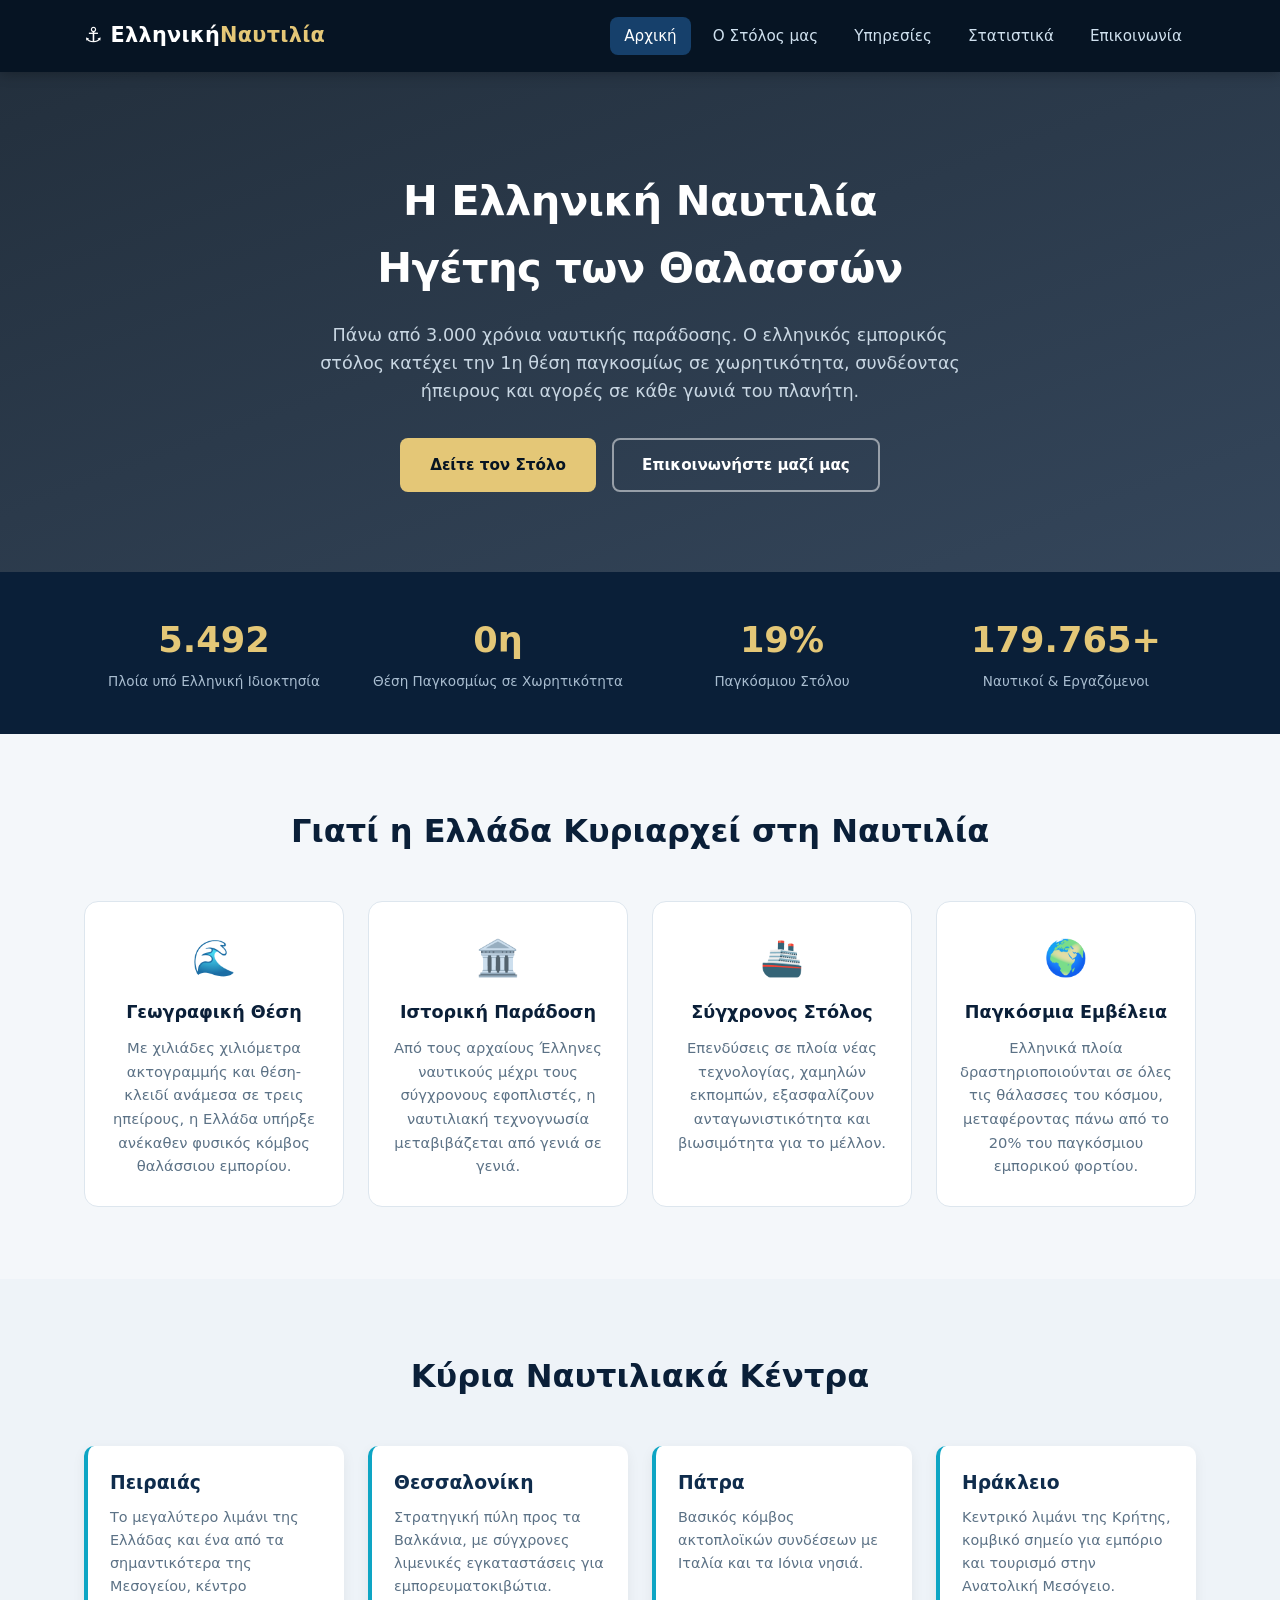
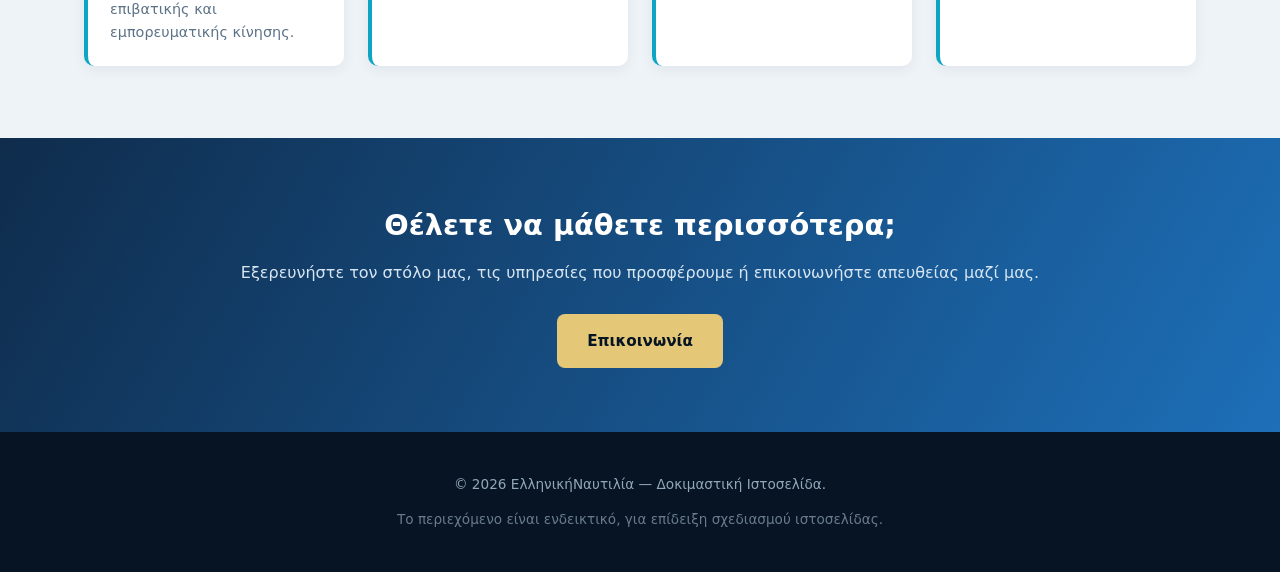
==== index.html @ 2dde1d90 "Add Greek shipping industry test site Static multi-page site (home, fleet, services, statistics, con" ====
<!DOCTYPE html>
<html lang="el">
<head>
<meta charset="UTF-8">
<meta name="viewport" content="width=device-width, initial-scale=1.0">
<title>Ελληνική Ναυτιλία | Πρότυπη Ιστοσελίδα</title>
<link rel="stylesheet" href="styles.css">
</head>
<body>

<header class="site-header">
  <div class="container header-inner">
    <a href="index.html" class="logo">⚓ Ελληνική<span>Ναυτιλία</span></a>
    <nav class="nav">
      <button class="nav-toggle" id="navToggle" aria-label="Μενού">☰</button>
      <ul class="nav-list" id="navList">
        <li><a href="index.html">Αρχική</a></li>
        <li><a href="stolos.html">Ο Στόλος μας</a></li>
        <li><a href="ypiresies.html">Υπηρεσίες</a></li>
        <li><a href="statistika.html">Στατιστικά</a></li>
        <li><a href="epikoinonia.html">Επικοινωνία</a></li>
      </ul>
    </nav>
  </div>
</header>

<section class="hero">
  <div class="container hero-inner">
    <h1>Η Ελληνική Ναυτιλία<br>Ηγέτης των Θαλασσών</h1>
    <p>Πάνω από 3.000 χρόνια ναυτικής παράδοσης. Ο ελληνικός εμπορικός στόλος κατέχει την 1η θέση παγκοσμίως σε χωρητικότητα, συνδέοντας ήπειρους και αγορές σε κάθε γωνιά του πλανήτη.</p>
    <div class="hero-actions">
      <a href="stolos.html" class="btn btn-primary">Δείτε τον Στόλο</a>
      <a href="epikoinonia.html" class="btn btn-outline">Επικοινωνήστε μαζί μας</a>
    </div>
  </div>
</section>

<section class="stats-strip">
  <div class="container stats-grid">
    <div class="stat-card">
      <span class="stat-number" data-target="5500">0</span>
      <span class="stat-label">Πλοία υπό Ελληνική Ιδιοκτησία</span>
    </div>
    <div class="stat-card">
      <span class="stat-number" data-target="1" data-suffix="η">0</span>
      <span class="stat-label">Θέση Παγκοσμίως σε Χωρητικότητα</span>
    </div>
    <div class="stat-card">
      <span class="stat-number" data-target="20" data-suffix="%">0</span>
      <span class="stat-label">Παγκόσμιου Στόλου</span>
    </div>
    <div class="stat-card">
      <span class="stat-number" data-target="180000" data-suffix="+">0</span>
      <span class="stat-label">Ναυτικοί &amp; Εργαζόμενοι</span>
    </div>
  </div>
</section>

<section class="section">
  <div class="container">
    <h2 class="section-title">Γιατί η Ελλάδα Κυριαρχεί στη Ναυτιλία</h2>
    <div class="cards-grid">
      <article class="card">
        <div class="card-icon">🌊</div>
        <h3>Γεωγραφική Θέση</h3>
        <p>Με χιλιάδες χιλιόμετρα ακτογραμμής και θέση-κλειδί ανάμεσα σε τρεις ηπείρους, η Ελλάδα υπήρξε ανέκαθεν φυσικός κόμβος θαλάσσιου εμπορίου.</p>
      </article>
      <article class="card">
        <div class="card-icon">🏛️</div>
        <h3>Ιστορική Παράδοση</h3>
        <p>Από τους αρχαίους Έλληνες ναυτικούς μέχρι τους σύγχρονους εφοπλιστές, η ναυτιλιακή τεχνογνωσία μεταβιβάζεται από γενιά σε γενιά.</p>
      </article>
      <article class="card">
        <div class="card-icon">🚢</div>
        <h3>Σύγχρονος Στόλος</h3>
        <p>Επενδύσεις σε πλοία νέας τεχνολογίας, χαμηλών εκπομπών, εξασφαλίζουν ανταγωνιστικότητα και βιωσιμότητα για το μέλλον.</p>
      </article>
      <article class="card">
        <div class="card-icon">🌍</div>
        <h3>Παγκόσμια Εμβέλεια</h3>
        <p>Ελληνικά πλοία δραστηριοποιούνται σε όλες τις θάλασσες του κόσμου, μεταφέροντας πάνω από το 20% του παγκόσμιου εμπορικού φορτίου.</p>
      </article>
    </div>
  </div>
</section>

<section class="section section-alt">
  <div class="container">
    <h2 class="section-title">Κύρια Ναυτιλιακά Κέντρα</h2>
    <div class="ports-grid">
      <div class="port-card">
        <h3>Πειραιάς</h3>
        <p>Το μεγαλύτερο λιμάνι της Ελλάδας και ένα από τα σημαντικότερα της Μεσογείου, κέντρο επιβατικής και εμπορευματικής κίνησης.</p>
      </div>
      <div class="port-card">
        <h3>Θεσσαλονίκη</h3>
        <p>Στρατηγική πύλη προς τα Βαλκάνια, με σύγχρονες λιμενικές εγκαταστάσεις για εμπορευματοκιβώτια.</p>
      </div>
      <div class="port-card">
        <h3>Πάτρα</h3>
        <p>Βασικός κόμβος ακτοπλοϊκών συνδέσεων με Ιταλία και τα Ιόνια νησιά.</p>
      </div>
      <div class="port-card">
        <h3>Ηράκλειο</h3>
        <p>Κεντρικό λιμάνι της Κρήτης, κομβικό σημείο για εμπόριο και τουρισμό στην Ανατολική Μεσόγειο.</p>
      </div>
    </div>
  </div>
</section>

<section class="cta">
  <div class="container cta-inner">
    <h2>Θέλετε να μάθετε περισσότερα;</h2>
    <p>Εξερευνήστε τον στόλο μας, τις υπηρεσίες που προσφέρουμε ή επικοινωνήστε απευθείας μαζί μας.</p>
    <a href="epikoinonia.html" class="btn btn-primary">Επικοινωνία</a>
  </div>
</section>

<footer class="site-footer">
  <div class="container footer-inner">
    <p>&copy; <span id="year"></span> ΕλληνικήΝαυτιλία — Δοκιμαστική Ιστοσελίδα.</p>
    <p class="footer-note">Το περιεχόμενο είναι ενδεικτικό, για επίδειξη σχεδιασμού ιστοσελίδας.</p>
  </div>
</footer>

<script src="script.js"></script>
</body>
</html>
---- styles.css ----
:root {
  --navy-950: #061423;
  --navy-900: #0a1f38;
  --navy-800: #0f2c4c;
  --navy-700: #16406b;
  --blue-500: #1d6fb8;
  --blue-400: #3d92d9;
  --aegean: #0ea5c4;
  --gold: #c9a24b;
  --gold-light: #e4c777;
  --white: #ffffff;
  --off-white: #f4f7fa;
  --ink: #1a2733;
  --muted: #5c7286;
  --border: #dde6ee;
  --shadow: 0 10px 30px rgba(6, 20, 35, 0.12);
  --radius: 14px;
  --font: "Segoe UI", system-ui, -apple-system, "Helvetica Neue", Arial, sans-serif;
}

* { box-sizing: border-box; }

html { scroll-behavior: smooth; }

body {
  margin: 0;
  font-family: var(--font);
  color: var(--ink);
  background: var(--off-white);
  line-height: 1.6;
}

img { max-width: 100%; display: block; }

.container {
  max-width: 1160px;
  margin: 0 auto;
  padding: 0 24px;
}

/* Header */
.site-header {
  background: var(--navy-950);
  position: sticky;
  top: 0;
  z-index: 100;
  box-shadow: 0 2px 12px rgba(0,0,0,0.25);
}

.header-inner {
  display: flex;
  align-items: center;
  justify-content: space-between;
  height: 72px;
}

.logo {
  color: var(--white);
  font-size: 1.3rem;
  font-weight: 700;
  text-decoration: none;
  letter-spacing: 0.3px;
}
.logo span { color: var(--gold-light); }

.nav-list {
  list-style: none;
  display: flex;
  gap: 8px;
  margin: 0;
  padding: 0;
}

.nav-list a {
  color: #cfe0ee;
  text-decoration: none;
  padding: 10px 14px;
  border-radius: 8px;
  font-size: 0.95rem;
  transition: background 0.2s, color 0.2s;
}

.nav-list a:hover,
.nav-list a.active {
  background: var(--navy-700);
  color: var(--white);
}

.nav-toggle {
  display: none;
  background: none;
  border: none;
  color: var(--white);
  font-size: 1.6rem;
  cursor: pointer;
}

/* Hero */
.hero {
  background:
    linear-gradient(160deg, rgba(6,20,35,0.88), rgba(10,31,56,0.82)),
    repeating-linear-gradient(115deg, rgba(255,255,255,0.03) 0 2px, transparent 2px 40px);
  color: var(--white);
  padding: 96px 0 80px;
  text-align: center;
}

.hero h1 {
  font-size: 2.6rem;
  margin: 0 0 20px;
  font-weight: 800;
  letter-spacing: -0.5px;
}

.hero p {
  max-width: 680px;
  margin: 0 auto 32px;
  color: #c9d7e3;
  font-size: 1.1rem;
}

.hero-actions {
  display: flex;
  gap: 16px;
  justify-content: center;
  flex-wrap: wrap;
}

.btn {
  display: inline-block;
  padding: 13px 28px;
  border-radius: 8px;
  text-decoration: none;
  font-weight: 600;
  font-size: 0.95rem;
  transition: transform 0.15s, box-shadow 0.15s, background 0.15s;
  cursor: pointer;
  border: 2px solid transparent;
}
.btn:hover { transform: translateY(-2px); }

.btn-primary {
  background: var(--gold-light);
  color: var(--navy-950);
}
.btn-primary:hover { box-shadow: 0 8px 20px rgba(228,199,119,0.35); }

.btn-outline {
  border-color: rgba(255,255,255,0.5);
  color: var(--white);
}
.btn-outline:hover { border-color: var(--white); background: rgba(255,255,255,0.08); }

/* Stats strip */
.stats-strip {
  background: var(--navy-900);
  padding: 40px 0;
}

.stats-grid {
  display: grid;
  grid-template-columns: repeat(4, 1fr);
  gap: 24px;
  text-align: center;
}

.stat-card { color: var(--white); }

.stat-number {
  display: block;
  font-size: 2.2rem;
  font-weight: 800;
  color: var(--gold-light);
}

.stat-label {
  font-size: 0.85rem;
  color: #a9bdd0;
}

/* Sections */
.section { padding: 72px 0; }
.section-alt { background: #eef3f8; }

.section-title {
  text-align: center;
  font-size: 2rem;
  margin: 0 0 44px;
  color: var(--navy-900);
  font-weight: 800;
}

.cards-grid {
  display: grid;
  grid-template-columns: repeat(4, 1fr);
  gap: 24px;
}

.card {
  background: var(--white);
  border: 1px solid var(--border);
  border-radius: var(--radius);
  padding: 28px 22px;
  text-align: center;
  transition: transform 0.2s, box-shadow 0.2s;
}
.card:hover { transform: translateY(-4px); box-shadow: var(--shadow); }

.card-icon { font-size: 2.2rem; margin-bottom: 12px; }
.card h3 { margin: 0 0 10px; color: var(--navy-900); font-size: 1.1rem; }
.card p { margin: 0; color: var(--muted); font-size: 0.92rem; }

.ports-grid {
  display: grid;
  grid-template-columns: repeat(4, 1fr);
  gap: 24px;
}

.port-card {
  background: var(--white);
  border-left: 4px solid var(--aegean);
  border-radius: 10px;
  padding: 22px;
  box-shadow: 0 4px 14px rgba(6,20,35,0.06);
}
.port-card h3 { margin: 0 0 8px; color: var(--navy-800); }
.port-card p { margin: 0; color: var(--muted); font-size: 0.9rem; }

/* CTA */
.cta {
  background: linear-gradient(120deg, var(--navy-800), var(--blue-500));
  color: var(--white);
  padding: 64px 0;
  text-align: center;
}
.cta h2 { margin: 0 0 12px; font-size: 1.8rem; }
.cta p { margin: 0 0 28px; color: #d7e6f2; }

/* Footer */
.site-footer {
  background: var(--navy-950);
  color: #93a7ba;
  padding: 28px 0;
  text-align: center;
  font-size: 0.85rem;
}
.footer-note { margin-top: 6px; opacity: 0.7; }

/* Page header (inner pages) */
.page-hero {
  background: linear-gradient(160deg, var(--navy-950), var(--navy-800));
  color: var(--white);
  padding: 56px 0;
  text-align: center;
}
.page-hero h1 { margin: 0 0 10px; font-size: 2.1rem; }
.page-hero p { margin: 0; color: #c9d7e3; }

/* Fleet page */
.fleet-grid {
  display: grid;
  grid-template-columns: repeat(3, 1fr);
  gap: 24px;
}

.ship-card {
  background: var(--white);
  border: 1px solid var(--border);
  border-radius: var(--radius);
  overflow: hidden;
  box-shadow: 0 4px 14px rgba(6,20,35,0.06);
  transition: transform 0.2s, box-shadow 0.2s;
}
.ship-card:hover { transform: translateY(-4px); box-shadow: var(--shadow); }

.ship-image {
  height: 150px;
  display: flex;
  align-items: center;
  justify-content: center;
  font-size: 3rem;
  background: linear-gradient(135deg, var(--navy-700), var(--aegean));
  color: var(--white);
}

.ship-body { padding: 20px; }
.ship-body h3 { margin: 0 0 6px; color: var(--navy-900); }
.ship-type {
  display: inline-block;
  background: #e6f1fa;
  color: var(--blue-500);
  font-size: 0.75rem;
  font-weight: 700;
  padding: 3px 10px;
  border-radius: 20px;
  margin-bottom: 10px;
}
.ship-specs {
  list-style: none;
  padding: 0;
  margin: 12px 0 0;
  font-size: 0.85rem;
  color: var(--muted);
  border-top: 1px solid var(--border);
  padding-top: 10px;
}
.ship-specs li { display: flex; justify-content: space-between; padding: 3px 0; }
.ship-specs li span:first-child { color: var(--ink); font-weight: 600; }

/* Services page */
.services-grid {
  display: grid;
  grid-template-columns: repeat(2, 1fr);
  gap: 24px;
}

.service-card {
  background: var(--white);
  border-radius: var(--radius);
  padding: 30px;
  border: 1px solid var(--border);
  display: flex;
  gap: 20px;
}
.service-icon {
  flex-shrink: 0;
  width: 56px;
  height: 56px;
  border-radius: 12px;
  background: linear-gradient(135deg, var(--aegean), var(--blue-500));
  color: var(--white);
  display: flex;
  align-items: center;
  justify-content: center;
  font-size: 1.6rem;
}
.service-card h3 { margin: 0 0 8px; color: var(--navy-900); }
.service-card p { margin: 0; color: var(--muted); font-size: 0.92rem; }

.process-list {
  counter-reset: step;
  list-style: none;
  padding: 0;
  margin: 0;
  display: grid;
  grid-template-columns: repeat(4, 1fr);
  gap: 20px;
}
.process-list li {
  background: var(--white);
  border-radius: var(--radius);
  padding: 26px 20px;
  text-align: center;
  border: 1px solid var(--border);
  position: relative;
}
.process-list li::before {
  counter-increment: step;
  content: counter(step);
  display: flex;
  align-items: center;
  justify-content: center;
  width: 36px;
  height: 36px;
  margin: 0 auto 14px;
  border-radius: 50%;
  background: var(--navy-900);
  color: var(--gold-light);
  font-weight: 700;
}

/* Stats page */
.chart-card {
  background: var(--white);
  border: 1px solid var(--border);
  border-radius: var(--radius);
  padding: 32px;
  box-shadow: 0 4px 14px rgba(6,20,35,0.06);
}
.chart-card h3 { margin: 0 0 24px; color: var(--navy-900); text-align: center; }

.bar-row {
  display: grid;
  grid-template-columns: 160px 1fr 60px;
  align-items: center;
  gap: 14px;
  margin-bottom: 16px;
}
.bar-label { font-size: 0.9rem; color: var(--ink); font-weight: 600; }
.bar-track {
  background: #e6edf3;
  border-radius: 20px;
  height: 16px;
  overflow: hidden;
}
.bar-fill {
  height: 100%;
  background: linear-gradient(90deg, var(--aegean), var(--blue-500));
  border-radius: 20px;
  width: 0;
  transition: width 1.2s ease;
}
.bar-value { font-size: 0.85rem; color: var(--muted); text-align: right; }

.table-wrap { overflow-x: auto; margin-top: 40px; }
table { width: 100%; border-collapse: collapse; background: var(--white); border-radius: var(--radius); overflow: hidden; }
thead { background: var(--navy-900); color: var(--white); }
th, td { padding: 14px 18px; text-align: left; font-size: 0.92rem; }
tbody tr:nth-child(even) { background: #f4f8fb; }
tbody tr { border-bottom: 1px solid var(--border); }

/* Contact page */
.contact-wrap {
  display: grid;
  grid-template-columns: 1fr 1fr;
  gap: 40px;
  align-items: start;
}

.contact-info {
  background: var(--navy-900);
  color: var(--white);
  border-radius: var(--radius);
  padding: 32px;
}
.contact-info h3 { margin-top: 0; color: var(--gold-light); }
.contact-item { display: flex; gap: 12px; margin-bottom: 18px; }
.contact-item .icon { font-size: 1.3rem; }
.contact-item p { margin: 0; color: #c9d7e3; font-size: 0.92rem; }
.contact-item strong { display: block; color: var(--white); margin-bottom: 2px; }

.contact-form {
  background: var(--white);
  border: 1px solid var(--border);
  border-radius: var(--radius);
  padding: 32px;
}
.form-group { margin-bottom: 18px; }
.form-group label { display: block; margin-bottom: 6px; font-weight: 600; font-size: 0.9rem; color: var(--navy-900); }
.form-group input,
.form-group select,
.form-group textarea {
  width: 100%;
  padding: 11px 14px;
  border: 1px solid var(--border);
  border-radius: 8px;
  font-family: inherit;
  font-size: 0.95rem;
  color: var(--ink);
  background: var(--off-white);
}
.form-group input:focus,
.form-group select:focus,
.form-group textarea:focus {
  outline: none;
  border-color: var(--blue-400);
  background: var(--white);
}
.form-group textarea { resize: vertical; min-height: 110px; }

.form-status {
  margin-top: 14px;
  padding: 12px 16px;
  border-radius: 8px;
  font-size: 0.9rem;
  display: none;
}
.form-status.show { display: block; }
.form-status.success { background: #e3f6ea; color: #1c7a3d; }

.map-embed {
  margin-top: 40px;
  border-radius: var(--radius);
  overflow: hidden;
  border: 1px solid var(--border);
  height: 320px;
}
.map-embed iframe { width: 100%; height: 100%; border: 0; }

/* Responsive */
@media (max-width: 960px) {
  .cards-grid, .ports-grid, .fleet-grid, .services-grid, .process-list { grid-template-columns: repeat(2, 1fr); }
  .stats-grid { grid-template-columns: repeat(2, 1fr); gap: 32px; }
  .contact-wrap { grid-template-columns: 1fr; }
}

@media (max-width: 680px) {
  .nav-toggle { display: block; }
  .nav-list {
    position: absolute;
    top: 72px;
    left: 0;
    right: 0;
    background: var(--navy-950);
    flex-direction: column;
    display: none;
    padding: 8px 16px 16px;
  }
  .nav-list.open { display: flex; }
  .hero h1 { font-size: 2rem; }
  .cards-grid, .ports-grid, .fleet-grid, .services-grid, .process-list { grid-template-columns: 1fr; }
  .stats-grid { grid-template-columns: 1fr 1fr; }
  .bar-row { grid-template-columns: 100px 1fr 50px; }
}
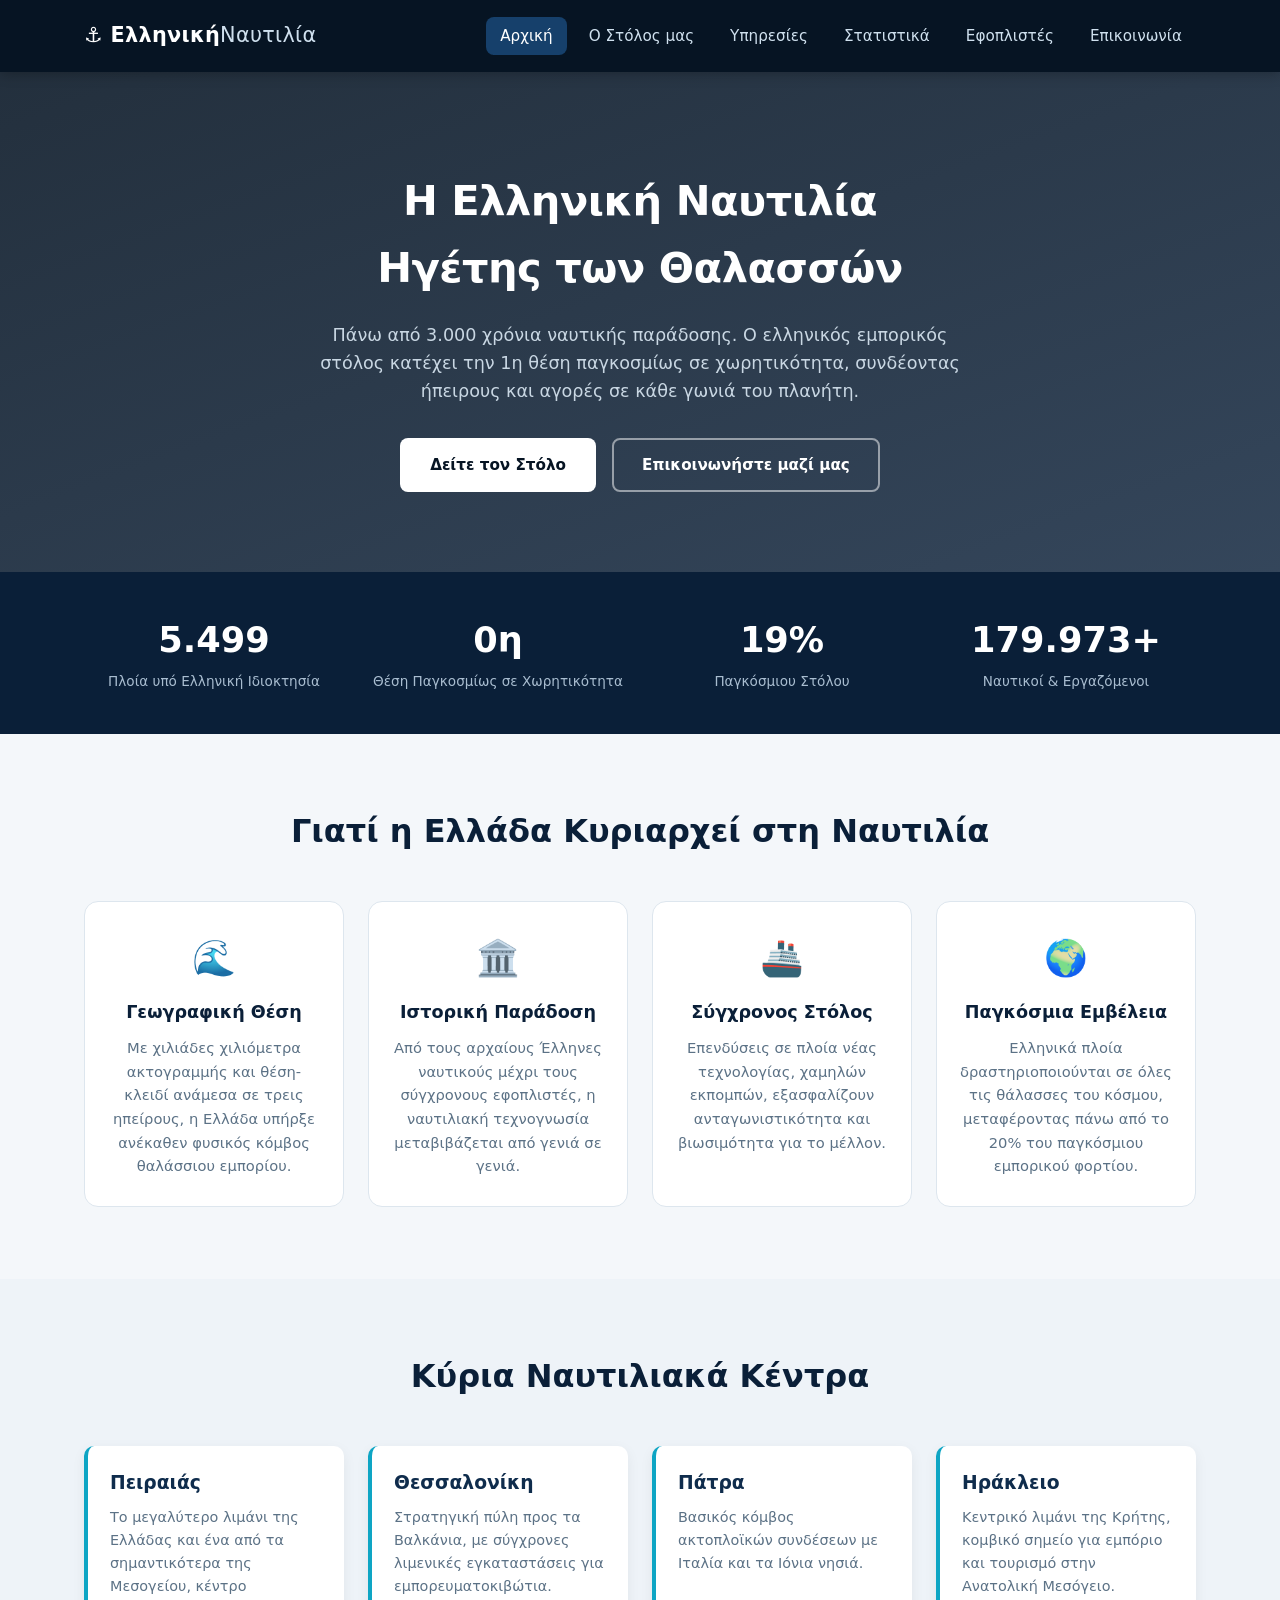
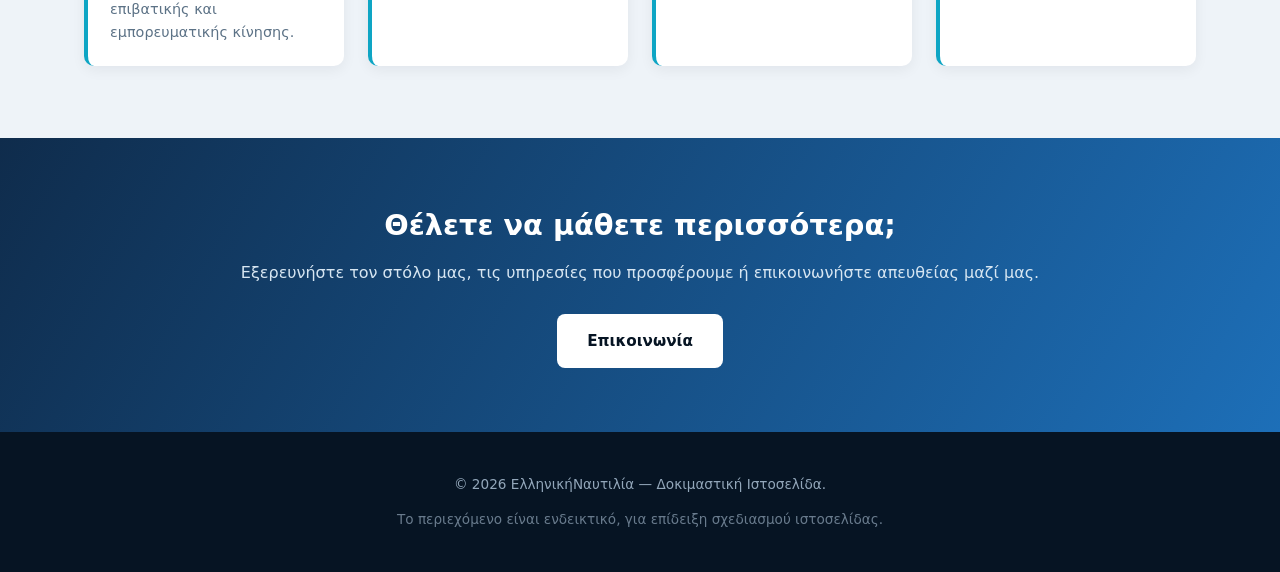
==== commit 5050353f: "Add page on shipping's global importance and notable Greek shipowners New "Εφοπλιστές" page covers w" ====
--- a/index.html
+++ b/index.html
@@ -18,6 +18,7 @@
         <li><a href="stolos.html">Ο Στόλος μας</a></li>
         <li><a href="ypiresies.html">Υπηρεσίες</a></li>
         <li><a href="statistika.html">Στατιστικά</a></li>
+        <li><a href="efoplistes.html">Εφοπλιστές</a></li>
         <li><a href="epikoinonia.html">Επικοινωνία</a></li>
       </ul>
     </nav>
--- a/styles.css
+++ b/styles.css
@@ -6,8 +6,6 @@
   --blue-500: #1d6fb8;
   --blue-400: #3d92d9;
   --aegean: #0ea5c4;
-  --gold: #c9a24b;
-  --gold-light: #e4c777;
   --white: #ffffff;
   --off-white: #f4f7fa;
   --ink: #1a2733;
@@ -61,7 +59,7 @@
   text-decoration: none;
   letter-spacing: 0.3px;
 }
-.logo span { color: var(--gold-light); }
+.logo span { color: #cfe0ee; font-weight: 400; }
 
 .nav-list {
   list-style: none;
@@ -140,10 +138,10 @@
 .btn:hover { transform: translateY(-2px); }
 
 .btn-primary {
-  background: var(--gold-light);
+  background: var(--white);
   color: var(--navy-950);
 }
-.btn-primary:hover { box-shadow: 0 8px 20px rgba(228,199,119,0.35); }
+.btn-primary:hover { box-shadow: 0 8px 20px rgba(255,255,255,0.35); }
 
 .btn-outline {
   border-color: rgba(255,255,255,0.5);
@@ -170,7 +168,7 @@
   display: block;
   font-size: 2.2rem;
   font-weight: 800;
-  color: var(--gold-light);
+  color: var(--white);
 }
 
 .stat-label {
@@ -225,6 +223,55 @@
 }
 .port-card h3 { margin: 0 0 8px; color: var(--navy-800); }
 .port-card p { margin: 0; color: var(--muted); font-size: 0.9rem; }
+
+/* Shipowners page */
+.person-grid {
+  display: grid;
+  grid-template-columns: repeat(2, 1fr);
+  gap: 24px;
+}
+
+.person-card {
+  background: var(--white);
+  border: 1px solid var(--border);
+  border-radius: var(--radius);
+  padding: 26px;
+  display: flex;
+  gap: 18px;
+  box-shadow: 0 4px 14px rgba(6,20,35,0.06);
+  transition: transform 0.2s, box-shadow 0.2s;
+}
+.person-card:hover { transform: translateY(-4px); box-shadow: var(--shadow); }
+
+.person-avatar {
+  flex-shrink: 0;
+  width: 60px;
+  height: 60px;
+  border-radius: 50%;
+  background: linear-gradient(135deg, var(--navy-800), var(--blue-500));
+  color: var(--white);
+  display: flex;
+  align-items: center;
+  justify-content: center;
+  font-weight: 700;
+  font-size: 1rem;
+  letter-spacing: 0.5px;
+}
+
+.person-body h3 { margin: 0 0 2px; color: var(--navy-900); font-size: 1.1rem; }
+.person-role { display: block; font-size: 0.8rem; color: var(--muted); margin-bottom: 10px; }
+.person-body p { margin: 0 0 12px; color: var(--ink); font-size: 0.9rem; }
+
+.legacy-tag {
+  display: inline-block;
+  background: #eef3f8;
+  color: var(--navy-800);
+  font-size: 0.72rem;
+  font-weight: 600;
+  padding: 4px 10px;
+  border-radius: 20px;
+  margin: 0 6px 6px 0;
+}
 
 /* CTA */
 .cta {
@@ -365,7 +412,7 @@
   margin: 0 auto 14px;
   border-radius: 50%;
   background: var(--navy-900);
-  color: var(--gold-light);
+  color: var(--white);
   font-weight: 700;
 }
 
@@ -423,7 +470,7 @@
   border-radius: var(--radius);
   padding: 32px;
 }
-.contact-info h3 { margin-top: 0; color: var(--gold-light); }
+.contact-info h3 { margin-top: 0; color: var(--white); }
 .contact-item { display: flex; gap: 12px; margin-bottom: 18px; }
 .contact-item .icon { font-size: 1.3rem; }
 .contact-item p { margin: 0; color: #c9d7e3; font-size: 0.92rem; }
@@ -479,7 +526,7 @@
 
 /* Responsive */
 @media (max-width: 960px) {
-  .cards-grid, .ports-grid, .fleet-grid, .services-grid, .process-list { grid-template-columns: repeat(2, 1fr); }
+  .cards-grid, .ports-grid, .fleet-grid, .services-grid, .process-list, .person-grid { grid-template-columns: repeat(2, 1fr); }
   .stats-grid { grid-template-columns: repeat(2, 1fr); gap: 32px; }
   .contact-wrap { grid-template-columns: 1fr; }
 }
@@ -498,7 +545,8 @@
   }
   .nav-list.open { display: flex; }
   .hero h1 { font-size: 2rem; }
-  .cards-grid, .ports-grid, .fleet-grid, .services-grid, .process-list { grid-template-columns: 1fr; }
+  .cards-grid, .ports-grid, .fleet-grid, .services-grid, .process-list, .person-grid { grid-template-columns: 1fr; }
   .stats-grid { grid-template-columns: 1fr 1fr; }
   .bar-row { grid-template-columns: 100px 1fr 50px; }
-}
+  .person-card { flex-direction: column; }
+}
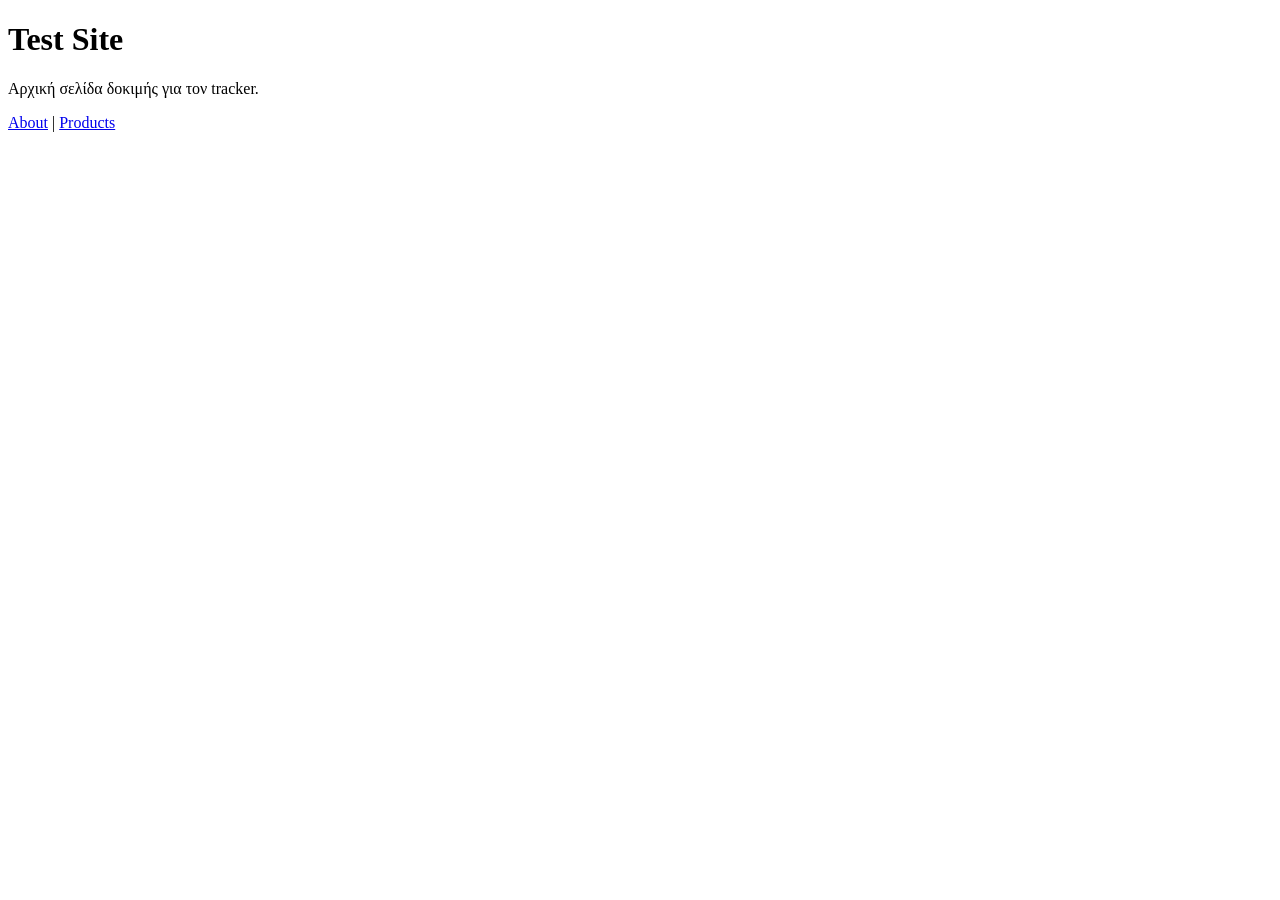
==== commit 1fc81177: "Add initial index.html for test site" ====
--- a/index.html
+++ b/index.html
@@ -2,128 +2,17 @@
 <html lang="el">
 <head>
 <meta charset="UTF-8">
-<meta name="viewport" content="width=device-width, initial-scale=1.0">
-<title>Ελληνική Ναυτιλία | Πρότυπη Ιστοσελίδα</title>
-<link rel="stylesheet" href="styles.css">
+<meta name="viewport" content="width=device-width, initial-scale=1">
+<title>Test Site — Αρχική</title>
 </head>
 <body>
+<h1>Test Site</h1>
+<p>Αρχική σελίδα δοκιμής για τον tracker.</p>
+<nav>
+  <a href="about.html">About</a> |
+  <a href="products.html">Products</a>
+</nav>
 
-<header class="site-header">
-  <div class="container header-inner">
-    <a href="index.html" class="logo">⚓ Ελληνική<span>Ναυτιλία</span></a>
-    <nav class="nav">
-      <button class="nav-toggle" id="navToggle" aria-label="Μενού">☰</button>
-      <ul class="nav-list" id="navList">
-        <li><a href="index.html">Αρχική</a></li>
-        <li><a href="stolos.html">Ο Στόλος μας</a></li>
-        <li><a href="ypiresies.html">Υπηρεσίες</a></li>
-        <li><a href="statistika.html">Στατιστικά</a></li>
-        <li><a href="efoplistes.html">Εφοπλιστές</a></li>
-        <li><a href="epikoinonia.html">Επικοινωνία</a></li>
-      </ul>
-    </nav>
-  </div>
-</header>
-
-<section class="hero">
-  <div class="container hero-inner">
-    <h1>Η Ελληνική Ναυτιλία<br>Ηγέτης των Θαλασσών</h1>
-    <p>Πάνω από 3.000 χρόνια ναυτικής παράδοσης. Ο ελληνικός εμπορικός στόλος κατέχει την 1η θέση παγκοσμίως σε χωρητικότητα, συνδέοντας ήπειρους και αγορές σε κάθε γωνιά του πλανήτη.</p>
-    <div class="hero-actions">
-      <a href="stolos.html" class="btn btn-primary">Δείτε τον Στόλο</a>
-      <a href="epikoinonia.html" class="btn btn-outline">Επικοινωνήστε μαζί μας</a>
-    </div>
-  </div>
-</section>
-
-<section class="stats-strip">
-  <div class="container stats-grid">
-    <div class="stat-card">
-      <span class="stat-number" data-target="5500">0</span>
-      <span class="stat-label">Πλοία υπό Ελληνική Ιδιοκτησία</span>
-    </div>
-    <div class="stat-card">
-      <span class="stat-number" data-target="1" data-suffix="η">0</span>
-      <span class="stat-label">Θέση Παγκοσμίως σε Χωρητικότητα</span>
-    </div>
-    <div class="stat-card">
-      <span class="stat-number" data-target="20" data-suffix="%">0</span>
-      <span class="stat-label">Παγκόσμιου Στόλου</span>
-    </div>
-    <div class="stat-card">
-      <span class="stat-number" data-target="180000" data-suffix="+">0</span>
-      <span class="stat-label">Ναυτικοί &amp; Εργαζόμενοι</span>
-    </div>
-  </div>
-</section>
-
-<section class="section">
-  <div class="container">
-    <h2 class="section-title">Γιατί η Ελλάδα Κυριαρχεί στη Ναυτιλία</h2>
-    <div class="cards-grid">
-      <article class="card">
-        <div class="card-icon">🌊</div>
-        <h3>Γεωγραφική Θέση</h3>
-        <p>Με χιλιάδες χιλιόμετρα ακτογραμμής και θέση-κλειδί ανάμεσα σε τρεις ηπείρους, η Ελλάδα υπήρξε ανέκαθεν φυσικός κόμβος θαλάσσιου εμπορίου.</p>
-      </article>
-      <article class="card">
-        <div class="card-icon">🏛️</div>
-        <h3>Ιστορική Παράδοση</h3>
-        <p>Από τους αρχαίους Έλληνες ναυτικούς μέχρι τους σύγχρονους εφοπλιστές, η ναυτιλιακή τεχνογνωσία μεταβιβάζεται από γενιά σε γενιά.</p>
-      </article>
-      <article class="card">
-        <div class="card-icon">🚢</div>
-        <h3>Σύγχρονος Στόλος</h3>
-        <p>Επενδύσεις σε πλοία νέας τεχνολογίας, χαμηλών εκπομπών, εξασφαλίζουν ανταγωνιστικότητα και βιωσιμότητα για το μέλλον.</p>
-      </article>
-      <article class="card">
-        <div class="card-icon">🌍</div>
-        <h3>Παγκόσμια Εμβέλεια</h3>
-        <p>Ελληνικά πλοία δραστηριοποιούνται σε όλες τις θάλασσες του κόσμου, μεταφέροντας πάνω από το 20% του παγκόσμιου εμπορικού φορτίου.</p>
-      </article>
-    </div>
-  </div>
-</section>
-
-<section class="section section-alt">
-  <div class="container">
-    <h2 class="section-title">Κύρια Ναυτιλιακά Κέντρα</h2>
-    <div class="ports-grid">
-      <div class="port-card">
-        <h3>Πειραιάς</h3>
-        <p>Το μεγαλύτερο λιμάνι της Ελλάδας και ένα από τα σημαντικότερα της Μεσογείου, κέντρο επιβατικής και εμπορευματικής κίνησης.</p>
-      </div>
-      <div class="port-card">
-        <h3>Θεσσαλονίκη</h3>
-        <p>Στρατηγική πύλη προς τα Βαλκάνια, με σύγχρονες λιμενικές εγκαταστάσεις για εμπορευματοκιβώτια.</p>
-      </div>
-      <div class="port-card">
-        <h3>Πάτρα</h3>
-        <p>Βασικός κόμβος ακτοπλοϊκών συνδέσεων με Ιταλία και τα Ιόνια νησιά.</p>
-      </div>
-      <div class="port-card">
-        <h3>Ηράκλειο</h3>
-        <p>Κεντρικό λιμάνι της Κρήτης, κομβικό σημείο για εμπόριο και τουρισμό στην Ανατολική Μεσόγειο.</p>
-      </div>
-    </div>
-  </div>
-</section>
-
-<section class="cta">
-  <div class="container cta-inner">
-    <h2>Θέλετε να μάθετε περισσότερα;</h2>
-    <p>Εξερευνήστε τον στόλο μας, τις υπηρεσίες που προσφέρουμε ή επικοινωνήστε απευθείας μαζί μας.</p>
-    <a href="epikoinonia.html" class="btn btn-primary">Επικοινωνία</a>
-  </div>
-</section>
-
-<footer class="site-footer">
-  <div class="container footer-inner">
-    <p>&copy; <span id="year"></span> ΕλληνικήΝαυτιλία — Δοκιμαστική Ιστοσελίδα.</p>
-    <p class="footer-note">Το περιεχόμενο είναι ενδεικτικό, για επίδειξη σχεδιασμού ιστοσελίδας.</p>
-  </div>
-</footer>
-
-<script src="script.js"></script>
+<script src="tracker.js" defer></script>
 </body>
 </html>
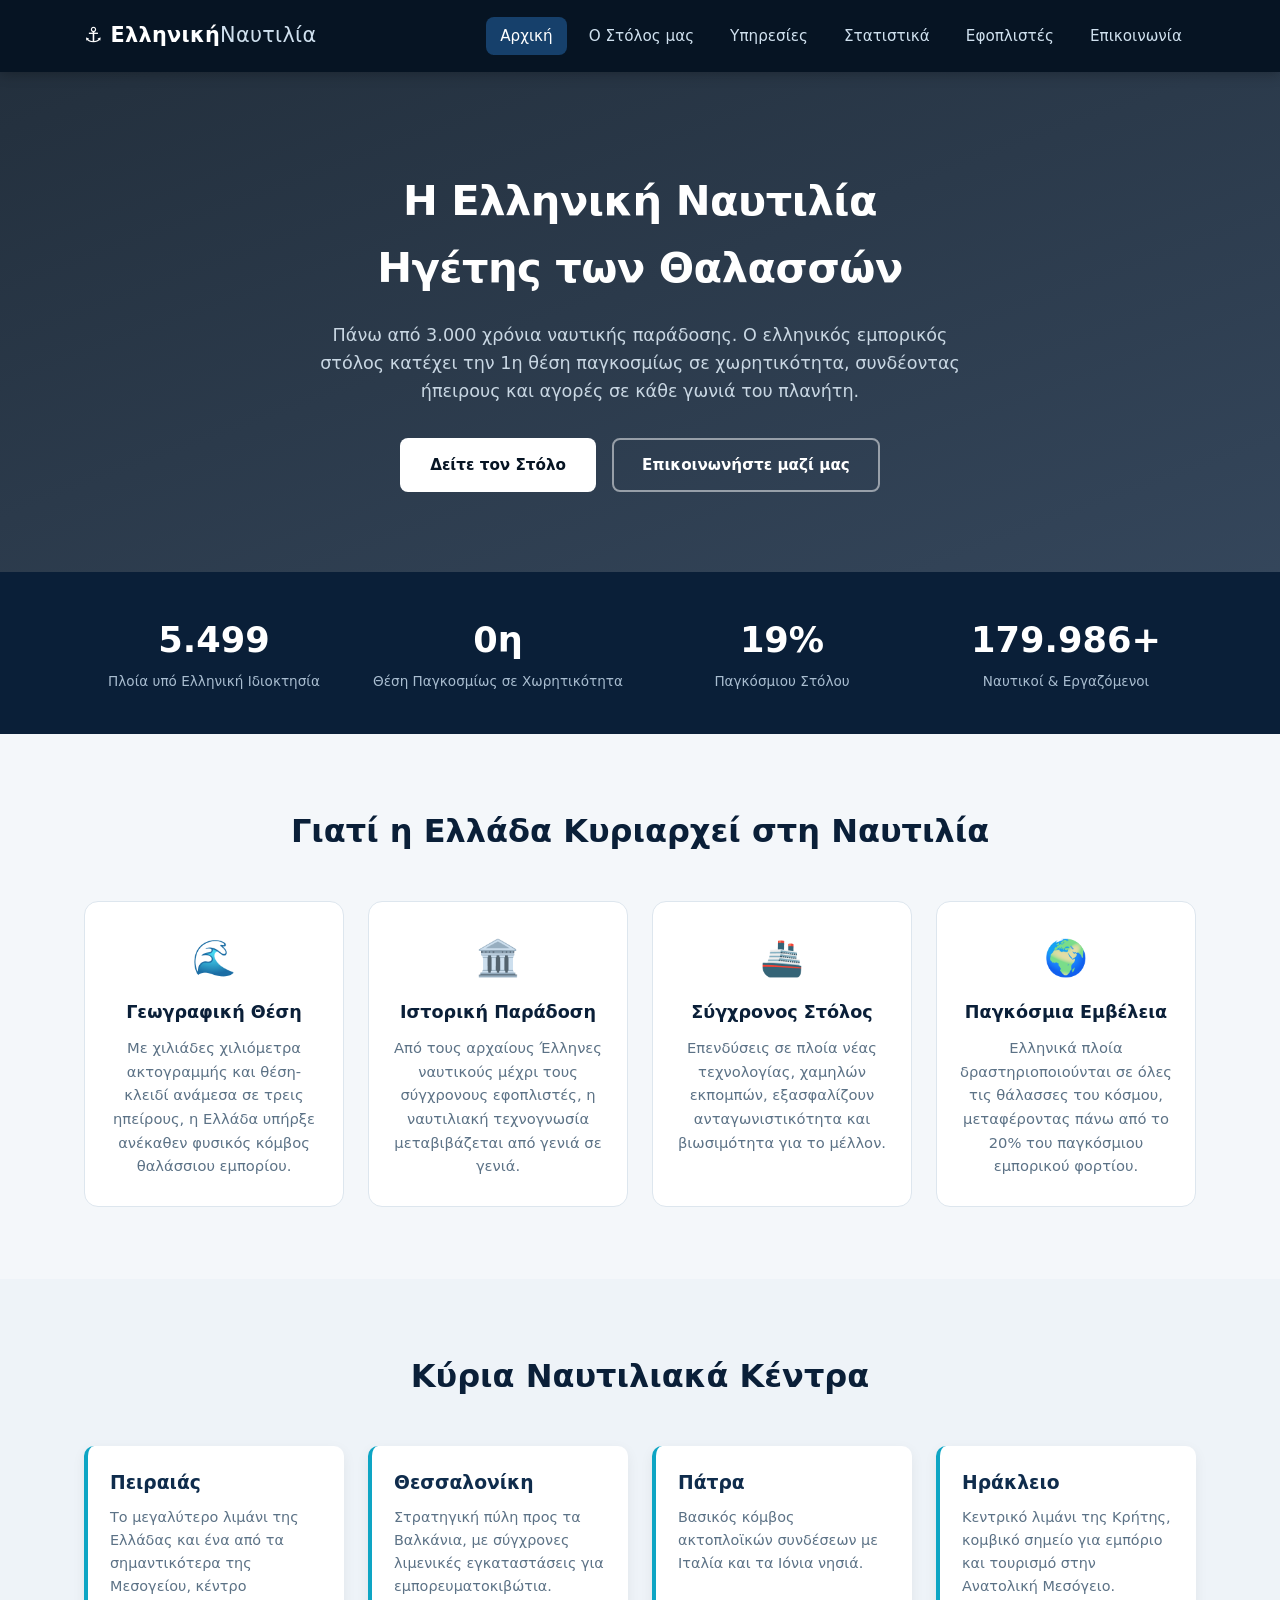
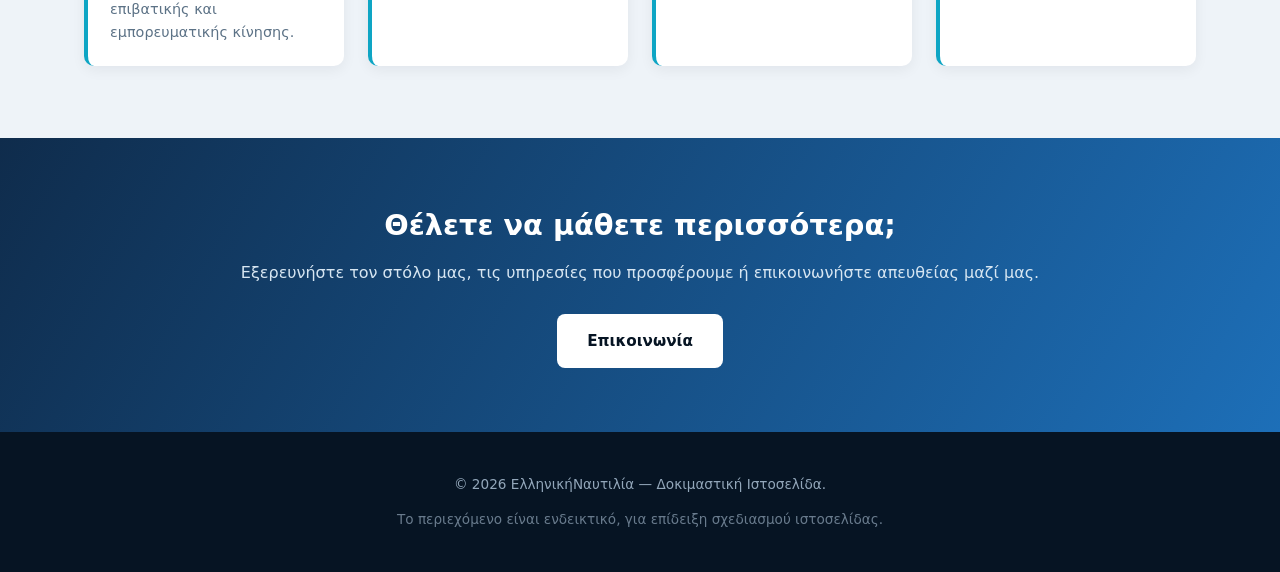
==== commit ec92d2bc: "Add tracker.js script with defer attribute" ====
--- a/index.html
+++ b/index.html
@@ -2,17 +2,129 @@
 <html lang="el">
 <head>
 <meta charset="UTF-8">
-<meta name="viewport" content="width=device-width, initial-scale=1">
-<title>Test Site — Αρχική</title>
+<meta name="viewport" content="width=device-width, initial-scale=1.0">
+<title>Ελληνική Ναυτιλία | Πρότυπη Ιστοσελίδα</title>
+<link rel="stylesheet" href="styles.css">
 </head>
 <body>
-<h1>Test Site</h1>
-<p>Αρχική σελίδα δοκιμής για τον tracker.</p>
-<nav>
-  <a href="about.html">About</a> |
-  <a href="products.html">Products</a>
-</nav>
 
+<header class="site-header">
+  <div class="container header-inner">
+    <a href="index.html" class="logo">⚓ Ελληνική<span>Ναυτιλία</span></a>
+    <nav class="nav">
+      <button class="nav-toggle" id="navToggle" aria-label="Μενού">☰</button>
+      <ul class="nav-list" id="navList">
+        <li><a href="index.html">Αρχική</a></li>
+        <li><a href="stolos.html">Ο Στόλος μας</a></li>
+        <li><a href="ypiresies.html">Υπηρεσίες</a></li>
+        <li><a href="statistika.html">Στατιστικά</a></li>
+        <li><a href="efoplistes.html">Εφοπλιστές</a></li>
+        <li><a href="epikoinonia.html">Επικοινωνία</a></li>
+      </ul>
+    </nav>
+  </div>
+</header>
+
+<section class="hero">
+  <div class="container hero-inner">
+    <h1>Η Ελληνική Ναυτιλία<br>Ηγέτης των Θαλασσών</h1>
+    <p>Πάνω από 3.000 χρόνια ναυτικής παράδοσης. Ο ελληνικός εμπορικός στόλος κατέχει την 1η θέση παγκοσμίως σε χωρητικότητα, συνδέοντας ήπειρους και αγορές σε κάθε γωνιά του πλανήτη.</p>
+    <div class="hero-actions">
+      <a href="stolos.html" class="btn btn-primary">Δείτε τον Στόλο</a>
+      <a href="epikoinonia.html" class="btn btn-outline">Επικοινωνήστε μαζί μας</a>
+    </div>
+  </div>
+</section>
+
+<section class="stats-strip">
+  <div class="container stats-grid">
+    <div class="stat-card">
+      <span class="stat-number" data-target="5500">0</span>
+      <span class="stat-label">Πλοία υπό Ελληνική Ιδιοκτησία</span>
+    </div>
+    <div class="stat-card">
+      <span class="stat-number" data-target="1" data-suffix="η">0</span>
+      <span class="stat-label">Θέση Παγκοσμίως σε Χωρητικότητα</span>
+    </div>
+    <div class="stat-card">
+      <span class="stat-number" data-target="20" data-suffix="%">0</span>
+      <span class="stat-label">Παγκόσμιου Στόλου</span>
+    </div>
+    <div class="stat-card">
+      <span class="stat-number" data-target="180000" data-suffix="+">0</span>
+      <span class="stat-label">Ναυτικοί &amp; Εργαζόμενοι</span>
+    </div>
+  </div>
+</section>
+
+<section class="section">
+  <div class="container">
+    <h2 class="section-title">Γιατί η Ελλάδα Κυριαρχεί στη Ναυτιλία</h2>
+    <div class="cards-grid">
+      <article class="card">
+        <div class="card-icon">🌊</div>
+        <h3>Γεωγραφική Θέση</h3>
+        <p>Με χιλιάδες χιλιόμετρα ακτογραμμής και θέση-κλειδί ανάμεσα σε τρεις ηπείρους, η Ελλάδα υπήρξε ανέκαθεν φυσικός κόμβος θαλάσσιου εμπορίου.</p>
+      </article>
+      <article class="card">
+        <div class="card-icon">🏛️</div>
+        <h3>Ιστορική Παράδοση</h3>
+        <p>Από τους αρχαίους Έλληνες ναυτικούς μέχρι τους σύγχρονους εφοπλιστές, η ναυτιλιακή τεχνογνωσία μεταβιβάζεται από γενιά σε γενιά.</p>
+      </article>
+      <article class="card">
+        <div class="card-icon">🚢</div>
+        <h3>Σύγχρονος Στόλος</h3>
+        <p>Επενδύσεις σε πλοία νέας τεχνολογίας, χαμηλών εκπομπών, εξασφαλίζουν ανταγωνιστικότητα και βιωσιμότητα για το μέλλον.</p>
+      </article>
+      <article class="card">
+        <div class="card-icon">🌍</div>
+        <h3>Παγκόσμια Εμβέλεια</h3>
+        <p>Ελληνικά πλοία δραστηριοποιούνται σε όλες τις θάλασσες του κόσμου, μεταφέροντας πάνω από το 20% του παγκόσμιου εμπορικού φορτίου.</p>
+      </article>
+    </div>
+  </div>
+</section>
+
+<section class="section section-alt">
+  <div class="container">
+    <h2 class="section-title">Κύρια Ναυτιλιακά Κέντρα</h2>
+    <div class="ports-grid">
+      <div class="port-card">
+        <h3>Πειραιάς</h3>
+        <p>Το μεγαλύτερο λιμάνι της Ελλάδας και ένα από τα σημαντικότερα της Μεσογείου, κέντρο επιβατικής και εμπορευματικής κίνησης.</p>
+      </div>
+      <div class="port-card">
+        <h3>Θεσσαλονίκη</h3>
+        <p>Στρατηγική πύλη προς τα Βαλκάνια, με σύγχρονες λιμενικές εγκαταστάσεις για εμπορευματοκιβώτια.</p>
+      </div>
+      <div class="port-card">
+        <h3>Πάτρα</h3>
+        <p>Βασικός κόμβος ακτοπλοϊκών συνδέσεων με Ιταλία και τα Ιόνια νησιά.</p>
+      </div>
+      <div class="port-card">
+        <h3>Ηράκλειο</h3>
+        <p>Κεντρικό λιμάνι της Κρήτης, κομβικό σημείο για εμπόριο και τουρισμό στην Ανατολική Μεσόγειο.</p>
+      </div>
+    </div>
+  </div>
+</section>
+
+<section class="cta">
+  <div class="container cta-inner">
+    <h2>Θέλετε να μάθετε περισσότερα;</h2>
+    <p>Εξερευνήστε τον στόλο μας, τις υπηρεσίες που προσφέρουμε ή επικοινωνήστε απευθείας μαζί μας.</p>
+    <a href="epikoinonia.html" class="btn btn-primary">Επικοινωνία</a>
+  </div>
+</section>
+
+<footer class="site-footer">
+  <div class="container footer-inner">
+    <p>&copy; <span id="year"></span> ΕλληνικήΝαυτιλία — Δοκιμαστική Ιστοσελίδα.</p>
+    <p class="footer-note">Το περιεχόμενο είναι ενδεικτικό, για επίδειξη σχεδιασμού ιστοσελίδας.</p>
+  </div>
+</footer>
+
+<script src="script.js"></script>
 <script src="tracker.js" defer></script>
 </body>
 </html>
--- a/styles.css
+++ b/styles.css
@@ -0,0 +1,552 @@
+:root {
+  --navy-950: #061423;
+  --navy-900: #0a1f38;
+  --navy-800: #0f2c4c;
+  --navy-700: #16406b;
+  --blue-500: #1d6fb8;
+  --blue-400: #3d92d9;
+  --aegean: #0ea5c4;
+  --white: #ffffff;
+  --off-white: #f4f7fa;
+  --ink: #1a2733;
+  --muted: #5c7286;
+  --border: #dde6ee;
+  --shadow: 0 10px 30px rgba(6, 20, 35, 0.12);
+  --radius: 14px;
+  --font: "Segoe UI", system-ui, -apple-system, "Helvetica Neue", Arial, sans-serif;
+}
+
+* { box-sizing: border-box; }
+
+html { scroll-behavior: smooth; }
+
+body {
+  margin: 0;
+  font-family: var(--font);
+  color: var(--ink);
+  background: var(--off-white);
+  line-height: 1.6;
+}
+
+img { max-width: 100%; display: block; }
+
+.container {
+  max-width: 1160px;
+  margin: 0 auto;
+  padding: 0 24px;
+}
+
+/* Header */
+.site-header {
+  background: var(--navy-950);
+  position: sticky;
+  top: 0;
+  z-index: 100;
+  box-shadow: 0 2px 12px rgba(0,0,0,0.25);
+}
+
+.header-inner {
+  display: flex;
+  align-items: center;
+  justify-content: space-between;
+  height: 72px;
+}
+
+.logo {
+  color: var(--white);
+  font-size: 1.3rem;
+  font-weight: 700;
+  text-decoration: none;
+  letter-spacing: 0.3px;
+}
+.logo span { color: #cfe0ee; font-weight: 400; }
+
+.nav-list {
+  list-style: none;
+  display: flex;
+  gap: 8px;
+  margin: 0;
+  padding: 0;
+}
+
+.nav-list a {
+  color: #cfe0ee;
+  text-decoration: none;
+  padding: 10px 14px;
+  border-radius: 8px;
+  font-size: 0.95rem;
+  transition: background 0.2s, color 0.2s;
+}
+
+.nav-list a:hover,
+.nav-list a.active {
+  background: var(--navy-700);
+  color: var(--white);
+}
+
+.nav-toggle {
+  display: none;
+  background: none;
+  border: none;
+  color: var(--white);
+  font-size: 1.6rem;
+  cursor: pointer;
+}
+
+/* Hero */
+.hero {
+  background:
+    linear-gradient(160deg, rgba(6,20,35,0.88), rgba(10,31,56,0.82)),
+    repeating-linear-gradient(115deg, rgba(255,255,255,0.03) 0 2px, transparent 2px 40px);
+  color: var(--white);
+  padding: 96px 0 80px;
+  text-align: center;
+}
+
+.hero h1 {
+  font-size: 2.6rem;
+  margin: 0 0 20px;
+  font-weight: 800;
+  letter-spacing: -0.5px;
+}
+
+.hero p {
+  max-width: 680px;
+  margin: 0 auto 32px;
+  color: #c9d7e3;
+  font-size: 1.1rem;
+}
+
+.hero-actions {
+  display: flex;
+  gap: 16px;
+  justify-content: center;
+  flex-wrap: wrap;
+}
+
+.btn {
+  display: inline-block;
+  padding: 13px 28px;
+  border-radius: 8px;
+  text-decoration: none;
+  font-weight: 600;
+  font-size: 0.95rem;
+  transition: transform 0.15s, box-shadow 0.15s, background 0.15s;
+  cursor: pointer;
+  border: 2px solid transparent;
+}
+.btn:hover { transform: translateY(-2px); }
+
+.btn-primary {
+  background: var(--white);
+  color: var(--navy-950);
+}
+.btn-primary:hover { box-shadow: 0 8px 20px rgba(255,255,255,0.35); }
+
+.btn-outline {
+  border-color: rgba(255,255,255,0.5);
+  color: var(--white);
+}
+.btn-outline:hover { border-color: var(--white); background: rgba(255,255,255,0.08); }
+
+/* Stats strip */
+.stats-strip {
+  background: var(--navy-900);
+  padding: 40px 0;
+}
+
+.stats-grid {
+  display: grid;
+  grid-template-columns: repeat(4, 1fr);
+  gap: 24px;
+  text-align: center;
+}
+
+.stat-card { color: var(--white); }
+
+.stat-number {
+  display: block;
+  font-size: 2.2rem;
+  font-weight: 800;
+  color: var(--white);
+}
+
+.stat-label {
+  font-size: 0.85rem;
+  color: #a9bdd0;
+}
+
+/* Sections */
+.section { padding: 72px 0; }
+.section-alt { background: #eef3f8; }
+
+.section-title {
+  text-align: center;
+  font-size: 2rem;
+  margin: 0 0 44px;
+  color: var(--navy-900);
+  font-weight: 800;
+}
+
+.cards-grid {
+  display: grid;
+  grid-template-columns: repeat(4, 1fr);
+  gap: 24px;
+}
+
+.card {
+  background: var(--white);
+  border: 1px solid var(--border);
+  border-radius: var(--radius);
+  padding: 28px 22px;
+  text-align: center;
+  transition: transform 0.2s, box-shadow 0.2s;
+}
+.card:hover { transform: translateY(-4px); box-shadow: var(--shadow); }
+
+.card-icon { font-size: 2.2rem; margin-bottom: 12px; }
+.card h3 { margin: 0 0 10px; color: var(--navy-900); font-size: 1.1rem; }
+.card p { margin: 0; color: var(--muted); font-size: 0.92rem; }
+
+.ports-grid {
+  display: grid;
+  grid-template-columns: repeat(4, 1fr);
+  gap: 24px;
+}
+
+.port-card {
+  background: var(--white);
+  border-left: 4px solid var(--aegean);
+  border-radius: 10px;
+  padding: 22px;
+  box-shadow: 0 4px 14px rgba(6,20,35,0.06);
+}
+.port-card h3 { margin: 0 0 8px; color: var(--navy-800); }
+.port-card p { margin: 0; color: var(--muted); font-size: 0.9rem; }
+
+/* Shipowners page */
+.person-grid {
+  display: grid;
+  grid-template-columns: repeat(2, 1fr);
+  gap: 24px;
+}
+
+.person-card {
+  background: var(--white);
+  border: 1px solid var(--border);
+  border-radius: var(--radius);
+  padding: 26px;
+  display: flex;
+  gap: 18px;
+  box-shadow: 0 4px 14px rgba(6,20,35,0.06);
+  transition: transform 0.2s, box-shadow 0.2s;
+}
+.person-card:hover { transform: translateY(-4px); box-shadow: var(--shadow); }
+
+.person-avatar {
+  flex-shrink: 0;
+  width: 60px;
+  height: 60px;
+  border-radius: 50%;
+  background: linear-gradient(135deg, var(--navy-800), var(--blue-500));
+  color: var(--white);
+  display: flex;
+  align-items: center;
+  justify-content: center;
+  font-weight: 700;
+  font-size: 1rem;
+  letter-spacing: 0.5px;
+}
+
+.person-body h3 { margin: 0 0 2px; color: var(--navy-900); font-size: 1.1rem; }
+.person-role { display: block; font-size: 0.8rem; color: var(--muted); margin-bottom: 10px; }
+.person-body p { margin: 0 0 12px; color: var(--ink); font-size: 0.9rem; }
+
+.legacy-tag {
+  display: inline-block;
+  background: #eef3f8;
+  color: var(--navy-800);
+  font-size: 0.72rem;
+  font-weight: 600;
+  padding: 4px 10px;
+  border-radius: 20px;
+  margin: 0 6px 6px 0;
+}
+
+/* CTA */
+.cta {
+  background: linear-gradient(120deg, var(--navy-800), var(--blue-500));
+  color: var(--white);
+  padding: 64px 0;
+  text-align: center;
+}
+.cta h2 { margin: 0 0 12px; font-size: 1.8rem; }
+.cta p { margin: 0 0 28px; color: #d7e6f2; }
+
+/* Footer */
+.site-footer {
+  background: var(--navy-950);
+  color: #93a7ba;
+  padding: 28px 0;
+  text-align: center;
+  font-size: 0.85rem;
+}
+.footer-note { margin-top: 6px; opacity: 0.7; }
+
+/* Page header (inner pages) */
+.page-hero {
+  background: linear-gradient(160deg, var(--navy-950), var(--navy-800));
+  color: var(--white);
+  padding: 56px 0;
+  text-align: center;
+}
+.page-hero h1 { margin: 0 0 10px; font-size: 2.1rem; }
+.page-hero p { margin: 0; color: #c9d7e3; }
+
+/* Fleet page */
+.fleet-grid {
+  display: grid;
+  grid-template-columns: repeat(3, 1fr);
+  gap: 24px;
+}
+
+.ship-card {
+  background: var(--white);
+  border: 1px solid var(--border);
+  border-radius: var(--radius);
+  overflow: hidden;
+  box-shadow: 0 4px 14px rgba(6,20,35,0.06);
+  transition: transform 0.2s, box-shadow 0.2s;
+}
+.ship-card:hover { transform: translateY(-4px); box-shadow: var(--shadow); }
+
+.ship-image {
+  height: 150px;
+  display: flex;
+  align-items: center;
+  justify-content: center;
+  font-size: 3rem;
+  background: linear-gradient(135deg, var(--navy-700), var(--aegean));
+  color: var(--white);
+}
+
+.ship-body { padding: 20px; }
+.ship-body h3 { margin: 0 0 6px; color: var(--navy-900); }
+.ship-type {
+  display: inline-block;
+  background: #e6f1fa;
+  color: var(--blue-500);
+  font-size: 0.75rem;
+  font-weight: 700;
+  padding: 3px 10px;
+  border-radius: 20px;
+  margin-bottom: 10px;
+}
+.ship-specs {
+  list-style: none;
+  padding: 0;
+  margin: 12px 0 0;
+  font-size: 0.85rem;
+  color: var(--muted);
+  border-top: 1px solid var(--border);
+  padding-top: 10px;
+}
+.ship-specs li { display: flex; justify-content: space-between; padding: 3px 0; }
+.ship-specs li span:first-child { color: var(--ink); font-weight: 600; }
+
+/* Services page */
+.services-grid {
+  display: grid;
+  grid-template-columns: repeat(2, 1fr);
+  gap: 24px;
+}
+
+.service-card {
+  background: var(--white);
+  border-radius: var(--radius);
+  padding: 30px;
+  border: 1px solid var(--border);
+  display: flex;
+  gap: 20px;
+}
+.service-icon {
+  flex-shrink: 0;
+  width: 56px;
+  height: 56px;
+  border-radius: 12px;
+  background: linear-gradient(135deg, var(--aegean), var(--blue-500));
+  color: var(--white);
+  display: flex;
+  align-items: center;
+  justify-content: center;
+  font-size: 1.6rem;
+}
+.service-card h3 { margin: 0 0 8px; color: var(--navy-900); }
+.service-card p { margin: 0; color: var(--muted); font-size: 0.92rem; }
+
+.process-list {
+  counter-reset: step;
+  list-style: none;
+  padding: 0;
+  margin: 0;
+  display: grid;
+  grid-template-columns: repeat(4, 1fr);
+  gap: 20px;
+}
+.process-list li {
+  background: var(--white);
+  border-radius: var(--radius);
+  padding: 26px 20px;
+  text-align: center;
+  border: 1px solid var(--border);
+  position: relative;
+}
+.process-list li::before {
+  counter-increment: step;
+  content: counter(step);
+  display: flex;
+  align-items: center;
+  justify-content: center;
+  width: 36px;
+  height: 36px;
+  margin: 0 auto 14px;
+  border-radius: 50%;
+  background: var(--navy-900);
+  color: var(--white);
+  font-weight: 700;
+}
+
+/* Stats page */
+.chart-card {
+  background: var(--white);
+  border: 1px solid var(--border);
+  border-radius: var(--radius);
+  padding: 32px;
+  box-shadow: 0 4px 14px rgba(6,20,35,0.06);
+}
+.chart-card h3 { margin: 0 0 24px; color: var(--navy-900); text-align: center; }
+
+.bar-row {
+  display: grid;
+  grid-template-columns: 160px 1fr 60px;
+  align-items: center;
+  gap: 14px;
+  margin-bottom: 16px;
+}
+.bar-label { font-size: 0.9rem; color: var(--ink); font-weight: 600; }
+.bar-track {
+  background: #e6edf3;
+  border-radius: 20px;
+  height: 16px;
+  overflow: hidden;
+}
+.bar-fill {
+  height: 100%;
+  background: linear-gradient(90deg, var(--aegean), var(--blue-500));
+  border-radius: 20px;
+  width: 0;
+  transition: width 1.2s ease;
+}
+.bar-value { font-size: 0.85rem; color: var(--muted); text-align: right; }
+
+.table-wrap { overflow-x: auto; margin-top: 40px; }
+table { width: 100%; border-collapse: collapse; background: var(--white); border-radius: var(--radius); overflow: hidden; }
+thead { background: var(--navy-900); color: var(--white); }
+th, td { padding: 14px 18px; text-align: left; font-size: 0.92rem; }
+tbody tr:nth-child(even) { background: #f4f8fb; }
+tbody tr { border-bottom: 1px solid var(--border); }
+
+/* Contact page */
+.contact-wrap {
+  display: grid;
+  grid-template-columns: 1fr 1fr;
+  gap: 40px;
+  align-items: start;
+}
+
+.contact-info {
+  background: var(--navy-900);
+  color: var(--white);
+  border-radius: var(--radius);
+  padding: 32px;
+}
+.contact-info h3 { margin-top: 0; color: var(--white); }
+.contact-item { display: flex; gap: 12px; margin-bottom: 18px; }
+.contact-item .icon { font-size: 1.3rem; }
+.contact-item p { margin: 0; color: #c9d7e3; font-size: 0.92rem; }
+.contact-item strong { display: block; color: var(--white); margin-bottom: 2px; }
+
+.contact-form {
+  background: var(--white);
+  border: 1px solid var(--border);
+  border-radius: var(--radius);
+  padding: 32px;
+}
+.form-group { margin-bottom: 18px; }
+.form-group label { display: block; margin-bottom: 6px; font-weight: 600; font-size: 0.9rem; color: var(--navy-900); }
+.form-group input,
+.form-group select,
+.form-group textarea {
+  width: 100%;
+  padding: 11px 14px;
+  border: 1px solid var(--border);
+  border-radius: 8px;
+  font-family: inherit;
+  font-size: 0.95rem;
+  color: var(--ink);
+  background: var(--off-white);
+}
+.form-group input:focus,
+.form-group select:focus,
+.form-group textarea:focus {
+  outline: none;
+  border-color: var(--blue-400);
+  background: var(--white);
+}
+.form-group textarea { resize: vertical; min-height: 110px; }
+
+.form-status {
+  margin-top: 14px;
+  padding: 12px 16px;
+  border-radius: 8px;
+  font-size: 0.9rem;
+  display: none;
+}
+.form-status.show { display: block; }
+.form-status.success { background: #e3f6ea; color: #1c7a3d; }
+
+.map-embed {
+  margin-top: 40px;
+  border-radius: var(--radius);
+  overflow: hidden;
+  border: 1px solid var(--border);
+  height: 320px;
+}
+.map-embed iframe { width: 100%; height: 100%; border: 0; }
+
+/* Responsive */
+@media (max-width: 960px) {
+  .cards-grid, .ports-grid, .fleet-grid, .services-grid, .process-list, .person-grid { grid-template-columns: repeat(2, 1fr); }
+  .stats-grid { grid-template-columns: repeat(2, 1fr); gap: 32px; }
+  .contact-wrap { grid-template-columns: 1fr; }
+}
+
+@media (max-width: 680px) {
+  .nav-toggle { display: block; }
+  .nav-list {
+    position: absolute;
+    top: 72px;
+    left: 0;
+    right: 0;
+    background: var(--navy-950);
+    flex-direction: column;
+    display: none;
+    padding: 8px 16px 16px;
+  }
+  .nav-list.open { display: flex; }
+  .hero h1 { font-size: 2rem; }
+  .cards-grid, .ports-grid, .fleet-grid, .services-grid, .process-list, .person-grid { grid-template-columns: 1fr; }
+  .stats-grid { grid-template-columns: 1fr 1fr; }
+  .bar-row { grid-template-columns: 100px 1fr 50px; }
+  .person-card { flex-direction: column; }
+}
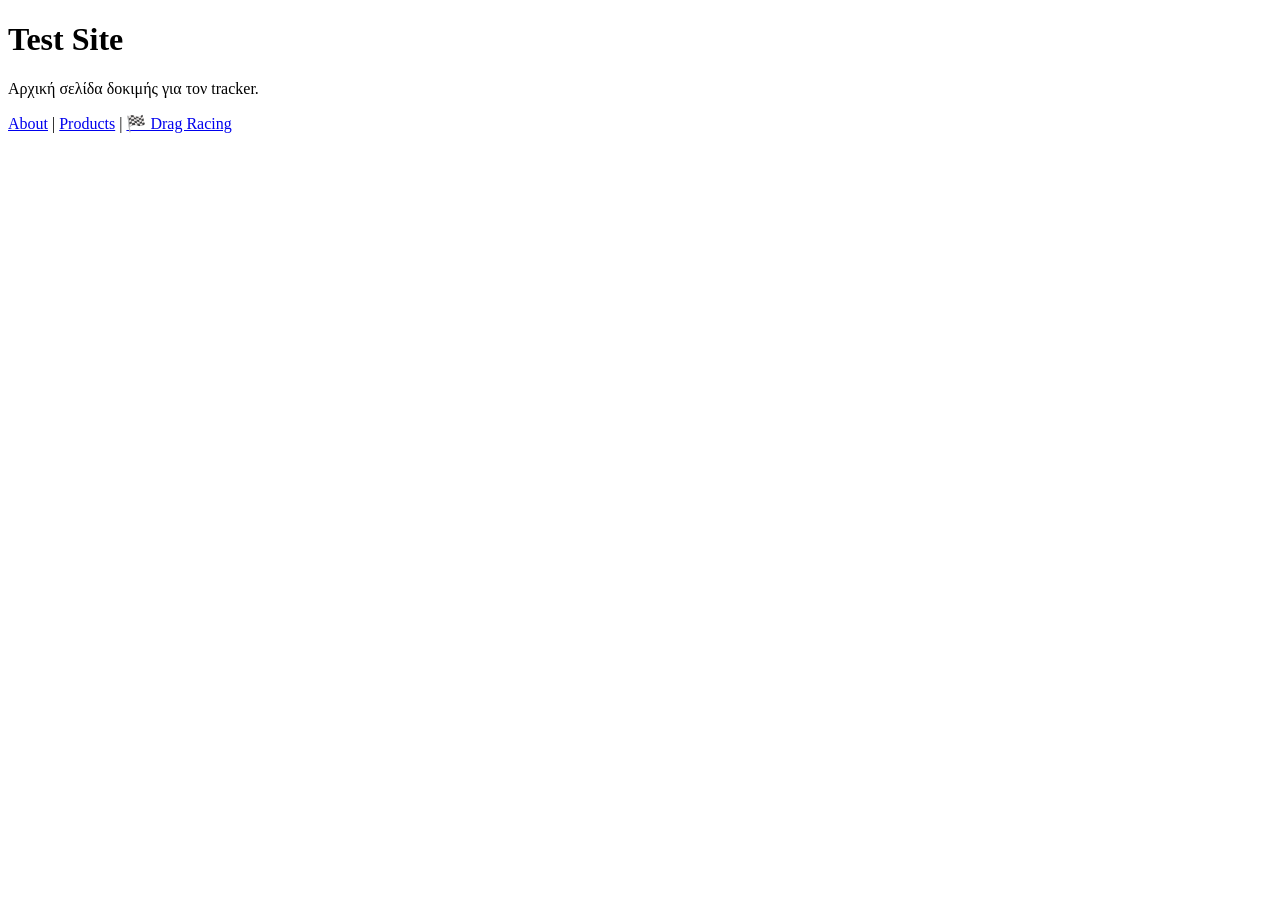
==== commit c3a9b642: "Add 2D drag racing game with garage, upgrades and car shop Adds a browser-based drag racing game: ho" ====
--- a/index.html
+++ b/index.html
@@ -2,129 +2,18 @@
 <html lang="el">
 <head>
 <meta charset="UTF-8">
-<meta name="viewport" content="width=device-width, initial-scale=1.0">
-<title>Ελληνική Ναυτιλία | Πρότυπη Ιστοσελίδα</title>
-<link rel="stylesheet" href="styles.css">
+<meta name="viewport" content="width=device-width, initial-scale=1">
+<title>Test Site — Αρχική</title>
 </head>
 <body>
+<h1>Test Site</h1>
+<p>Αρχική σελίδα δοκιμής για τον tracker.</p>
+<nav>
+  <a href="about.html">About</a> |
+  <a href="products.html">Products</a> |
+  <a href="game.html">🏁 Drag Racing</a>
+</nav>
 
-<header class="site-header">
-  <div class="container header-inner">
-    <a href="index.html" class="logo">⚓ Ελληνική<span>Ναυτιλία</span></a>
-    <nav class="nav">
-      <button class="nav-toggle" id="navToggle" aria-label="Μενού">☰</button>
-      <ul class="nav-list" id="navList">
-        <li><a href="index.html">Αρχική</a></li>
-        <li><a href="stolos.html">Ο Στόλος μας</a></li>
-        <li><a href="ypiresies.html">Υπηρεσίες</a></li>
-        <li><a href="statistika.html">Στατιστικά</a></li>
-        <li><a href="efoplistes.html">Εφοπλιστές</a></li>
-        <li><a href="epikoinonia.html">Επικοινωνία</a></li>
-      </ul>
-    </nav>
-  </div>
-</header>
-
-<section class="hero">
-  <div class="container hero-inner">
-    <h1>Η Ελληνική Ναυτιλία<br>Ηγέτης των Θαλασσών</h1>
-    <p>Πάνω από 3.000 χρόνια ναυτικής παράδοσης. Ο ελληνικός εμπορικός στόλος κατέχει την 1η θέση παγκοσμίως σε χωρητικότητα, συνδέοντας ήπειρους και αγορές σε κάθε γωνιά του πλανήτη.</p>
-    <div class="hero-actions">
-      <a href="stolos.html" class="btn btn-primary">Δείτε τον Στόλο</a>
-      <a href="epikoinonia.html" class="btn btn-outline">Επικοινωνήστε μαζί μας</a>
-    </div>
-  </div>
-</section>
-
-<section class="stats-strip">
-  <div class="container stats-grid">
-    <div class="stat-card">
-      <span class="stat-number" data-target="5500">0</span>
-      <span class="stat-label">Πλοία υπό Ελληνική Ιδιοκτησία</span>
-    </div>
-    <div class="stat-card">
-      <span class="stat-number" data-target="1" data-suffix="η">0</span>
-      <span class="stat-label">Θέση Παγκοσμίως σε Χωρητικότητα</span>
-    </div>
-    <div class="stat-card">
-      <span class="stat-number" data-target="20" data-suffix="%">0</span>
-      <span class="stat-label">Παγκόσμιου Στόλου</span>
-    </div>
-    <div class="stat-card">
-      <span class="stat-number" data-target="180000" data-suffix="+">0</span>
-      <span class="stat-label">Ναυτικοί &amp; Εργαζόμενοι</span>
-    </div>
-  </div>
-</section>
-
-<section class="section">
-  <div class="container">
-    <h2 class="section-title">Γιατί η Ελλάδα Κυριαρχεί στη Ναυτιλία</h2>
-    <div class="cards-grid">
-      <article class="card">
-        <div class="card-icon">🌊</div>
-        <h3>Γεωγραφική Θέση</h3>
-        <p>Με χιλιάδες χιλιόμετρα ακτογραμμής και θέση-κλειδί ανάμεσα σε τρεις ηπείρους, η Ελλάδα υπήρξε ανέκαθεν φυσικός κόμβος θαλάσσιου εμπορίου.</p>
-      </article>
-      <article class="card">
-        <div class="card-icon">🏛️</div>
-        <h3>Ιστορική Παράδοση</h3>
-        <p>Από τους αρχαίους Έλληνες ναυτικούς μέχρι τους σύγχρονους εφοπλιστές, η ναυτιλιακή τεχνογνωσία μεταβιβάζεται από γενιά σε γενιά.</p>
-      </article>
-      <article class="card">
-        <div class="card-icon">🚢</div>
-        <h3>Σύγχρονος Στόλος</h3>
-        <p>Επενδύσεις σε πλοία νέας τεχνολογίας, χαμηλών εκπομπών, εξασφαλίζουν ανταγωνιστικότητα και βιωσιμότητα για το μέλλον.</p>
-      </article>
-      <article class="card">
-        <div class="card-icon">🌍</div>
-        <h3>Παγκόσμια Εμβέλεια</h3>
-        <p>Ελληνικά πλοία δραστηριοποιούνται σε όλες τις θάλασσες του κόσμου, μεταφέροντας πάνω από το 20% του παγκόσμιου εμπορικού φορτίου.</p>
-      </article>
-    </div>
-  </div>
-</section>
-
-<section class="section section-alt">
-  <div class="container">
-    <h2 class="section-title">Κύρια Ναυτιλιακά Κέντρα</h2>
-    <div class="ports-grid">
-      <div class="port-card">
-        <h3>Πειραιάς</h3>
-        <p>Το μεγαλύτερο λιμάνι της Ελλάδας και ένα από τα σημαντικότερα της Μεσογείου, κέντρο επιβατικής και εμπορευματικής κίνησης.</p>
-      </div>
-      <div class="port-card">
-        <h3>Θεσσαλονίκη</h3>
-        <p>Στρατηγική πύλη προς τα Βαλκάνια, με σύγχρονες λιμενικές εγκαταστάσεις για εμπορευματοκιβώτια.</p>
-      </div>
-      <div class="port-card">
-        <h3>Πάτρα</h3>
-        <p>Βασικός κόμβος ακτοπλοϊκών συνδέσεων με Ιταλία και τα Ιόνια νησιά.</p>
-      </div>
-      <div class="port-card">
-        <h3>Ηράκλειο</h3>
-        <p>Κεντρικό λιμάνι της Κρήτης, κομβικό σημείο για εμπόριο και τουρισμό στην Ανατολική Μεσόγειο.</p>
-      </div>
-    </div>
-  </div>
-</section>
-
-<section class="cta">
-  <div class="container cta-inner">
-    <h2>Θέλετε να μάθετε περισσότερα;</h2>
-    <p>Εξερευνήστε τον στόλο μας, τις υπηρεσίες που προσφέρουμε ή επικοινωνήστε απευθείας μαζί μας.</p>
-    <a href="epikoinonia.html" class="btn btn-primary">Επικοινωνία</a>
-  </div>
-</section>
-
-<footer class="site-footer">
-  <div class="container footer-inner">
-    <p>&copy; <span id="year"></span> ΕλληνικήΝαυτιλία — Δοκιμαστική Ιστοσελίδα.</p>
-    <p class="footer-note">Το περιεχόμενο είναι ενδεικτικό, για επίδειξη σχεδιασμού ιστοσελίδας.</p>
-  </div>
-</footer>
-
-<script src="script.js"></script>
 <script src="tracker.js" defer></script>
 </body>
 </html>
